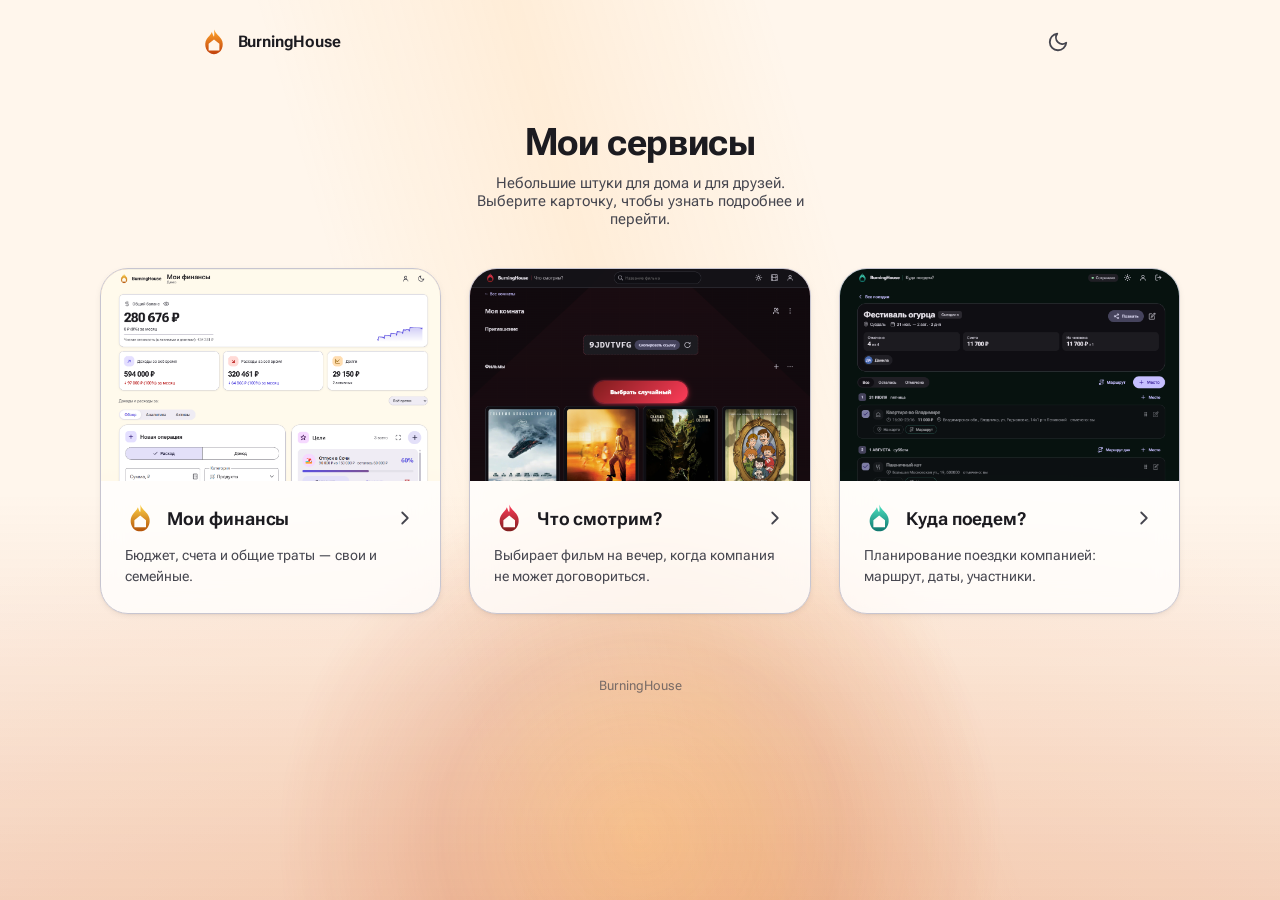
==== index.html @ 999cc6eb "Initial commit" ====
<!doctype html>
<html lang="ru">
<head>
<meta charset="utf-8">
<meta name="viewport" content="width=device-width,initial-scale=1,viewport-fit=cover">
<meta name="color-scheme" content="light dark">
<title>BurningHouse — сервисы</title>
<meta name="description" content="Мои финансы, «Что смотрим?» и «Куда поедем?» — сервисы BurningHouse в одном месте.">
<link rel="icon" href="assets/favicon.svg" type="image/svg+xml">
<link rel="preconnect" href="https://fonts.googleapis.com">
<link href="https://fonts.googleapis.com/css2?family=Roboto+Flex:opsz,wght@8..144,400;8..144,500;8..144,600;8..144,700&display=swap" rel="stylesheet">
<link rel="stylesheet" href="assets/brand.css">
<link rel="stylesheet" href="assets/styles.css">
</head>
<body>

<!-- Горящий дом за интерфейсом. Вариант «Очаг»: страница для неспешного
     просмотра, а не редиректа — искры и свечение идут постоянно, см.
     Design/motion.md. -->
<div class="bh-backdrop bh-backdrop--page" aria-hidden="true">
  <div class="bh-layer"><div class="bh-glow"></div></div>
  <div class="bh-layer"><div class="bh-sweep"></div></div>
  <div class="bh-layer"><div class="bh-haze"></div></div>
  <div class="bh-layer bh-sparks" data-bh-sparks="10"></div>
</div>

<div class="topbar">
  <a class="bh-lockup" href="/">
    <svg class="bh-mark" viewBox="0 0 24 24" role="img" aria-label="BurningHouse">
      <defs>
        <linearGradient id="bhFlameHome" x1="0" y1="1" x2="0" y2="0">
          <stop offset="0" stop-color="var(--flame-base, #c2410c)"/>
          <stop offset="1" stop-color="var(--flame-tip, #ffa62b)"/>
        </linearGradient>
      </defs>
      <path class="bh-flame" fill="url(#bhFlameHome)" fill-rule="evenodd"
            d="M12 1.2C13.6 5 16.4 6.6 18.2 9.4C21.4 14.4 18.6 22.4 12 22.4C5.4 22.4 2.6 14.4 5.8 9.4C7.2 7.2 9.2 6 10.2 3.4C10.9 5.6 11.4 6.6 12 7.4C12.4 5.6 12.3 3.4 12 1.2ZM12 9.8 7.4 13.6V19.2H16.6V13.6Z"/>
    </svg>
    <span class="bh-name">BurningHouse</span>
  </a>
  <button class="icon-btn" id="themeBtn" type="button" title="Сменить тему" aria-label="Сменить тему"></button>
</div>

<header class="hero">
  <h1>Мои сервисы</h1>
  <p>Небольшие штуки для дома и для друзей. Выберите карточку, чтобы узнать
    подробнее и перейти.</p>
</header>

<main class="grid" id="cards" aria-label="Сервисы"></main>

<p class="foot">BurningHouse</p>

<!-- Модалка с подробностями сервиса — одна на все карточки, содержимое
     подставляет app.js. -->
<div class="scrim" id="svcScrim">
  <div class="dialog" role="dialog" aria-modal="true" aria-labelledby="svcTitle">
    <div class="dlg-media" id="svcMedia"></div>
    <div class="dlg-body">
      <div class="thumbs" id="svcThumbs"></div>
      <div class="row">
        <span id="svcMarkWrap"></span>
        <h3 id="svcTitle"></h3>
      </div>
      <p class="desc" id="svcDesc"></p>
      <div class="actions">
        <button class="btn outlined" id="svcClose" type="button">Закрыть</button>
        <a class="btn filled" id="svcGo" href="#" target="_blank" rel="noopener">Перейти</a>
      </div>
    </div>
  </div>
</div>

<script src="assets/brand.js"></script>
<script src="assets/app.js"></script>
</body>
</html>
---- assets/brand.css ----
/* Копия Shared/brand.css — не редактировать здесь.
   Правки вносят в Shared/ и раскладывают: node Shared/sync.mjs */
/* ═══════════════════════════════════════════════════════════════════════
   Фирменный слой BurningHouse: знак, локап, горящий фон.
   Канонический файл — этот. Сервисы копируют его к себе в assets/ и
   переопределяют только четыре-шесть переменных (см. блок ниже).

   Решения и причины — в BurningHouse/Design/. Коротко о главном:
   • анимируем только transform/opacity — эти слои уходят на видеокарту;
   • размытие даём радиальным градиентом, а не filter: blur() — блюр во
     весь экран самая дорогая вещь, какую можно повесить на фон;
   • prefers-reduced-motion не «желательно»: движущийся фон при
     вестибулярных нарушениях вызывает тошноту.
   ═══════════════════════════════════════════════════════════════════════ */

/* ── Токены сервиса. По умолчанию — дерево/янтарь (вход). ──
   Свой сервис задаёт эти же переменные у себя ПОСЛЕ подключения brand.css.
   Цвет не выбирается на глаз: он берётся от вещества, которое так горит,
   — таблица свободных в Design/services.md. */
:root{
  --flame-base:#c2410c;   /* основание — уголь, общее для семьи */
  --flame-tip:#ffa62b;    /* вершина — она и различает сервисы */
  --night-1:#0e0b16;      /* края тёмной сцены */
  --night-2:#1f1330;      /* у горизонта, где горит дом */
  --dawn-1:#fff6ec;       /* светлая тема — рассвет, а не осветлённая ночь */
  --dawn-2:#ffe4cb;
}

/* ═══ ФОН ═══
   position:fixed, поэтому одинаково работает и как фон страницы (вход),
   и внутри полноэкранной модалки (окно входа в «Финансах»): когда
   родитель скрыт, скрыт и фон. */
.bh-backdrop{
  position:fixed; inset:0; z-index:0;
  overflow:hidden; pointer-events:none;
  --sky-1:var(--dawn-1); --sky-2:var(--dawn-2);
  background:radial-gradient(125% 100% at 50% 112%, var(--sky-2) 0%, var(--sky-1) 62%);
}
/* Тему берём из тех же сигналов, что и хост: у «Финансов» data-theme стоит
   всегда, у входа его может не быть — тогда решает системная настройка. */
@media (prefers-color-scheme: dark){
  :root:not([data-theme="light"]) .bh-backdrop{ --sky-1:var(--night-1); --sky-2:var(--night-2); }
}
:root[data-theme="dark"]  .bh-backdrop{ --sky-1:var(--night-1); --sky-2:var(--night-2); }
:root[data-theme="light"] .bh-backdrop{ --sky-1:var(--dawn-1);  --sky-2:var(--dawn-2); }

/* Фон под ВСЮ страницу приложения, а не только под окно входа.
   z-index:-1 здесь обязателен: с нулевым позиционированный слой красится
   поверх непозиционированных блоков и накрыл бы собой весь интерфейс.
   Хост при этом обязан отдать фон наружу — иначе слой окажется под
   непрозрачной заливкой body и его просто не будет видно:

     html{ background:var(--ваш-фон) }
     body{ background:transparent }                                        */
.bh-backdrop--page{ z-index:-1; }

/* Приглушённый вариант — для страниц с плотным интерфейсом, где фон должен
   только подсвечивать поля вокруг панелей, а не спорить с содержимым.
   Приглушать приходится ОТДЕЛЬНЫМ набором кадров, а не статичной opacity:
   свойство, которое анимируется, значением из правила не перебить — анимация
   всегда важнее. На этом легко обжечься и потом искать, почему «не применилось». */
.bh-backdrop--quiet .bh-glow{ animation-name:bh-breathe-quiet }
@keyframes bh-breathe-quiet{
  from{ transform:translateX(-50%) scale(1);    opacity:.24 }
  to  { transform:translateX(-50%) scale(1.07); opacity:.32 }
}
.bh-backdrop--quiet .bh-haze{ opacity:.55 }

.bh-layer{ position:absolute; inset:0; }

/* Свечение очага снизу по центру — оттуда, где горит дом. */
.bh-glow{
  position:absolute; left:50%; bottom:-34%;
  width:min(92%, 46rem); aspect-ratio:1; transform:translateX(-50%);
  border-radius:50%; opacity:.55;
  background:radial-gradient(circle,
    color-mix(in srgb, var(--flame-tip) 46%, transparent) 0%,
    color-mix(in srgb, var(--flame-base) 28%, transparent) 38%,
    transparent 70%);
  will-change:transform, opacity;
  animation:bh-breathe 11s ease-in-out infinite alternate;
}
@keyframes bh-breathe{
  from{ transform:translateX(-50%) scale(1);    opacity:.5 }
  to  { transform:translateX(-50%) scale(1.09); opacity:.62 }
}

/* Медленный проход света по комнате — вариант «Угли» из Design/motion.md.
   Выбран для страниц входа: при активной SSO-сессии страница показывается
   на долю секунды, и эффектный разгон читался бы как тормоз. */
.bh-sweep{
  position:absolute; inset:-30% -60%;
  background:linear-gradient(74deg, transparent 42%,
    color-mix(in srgb, var(--flame-tip) 10%, transparent) 50%, transparent 58%);
  will-change:transform;
  animation:bh-sweep 16s ease-in-out infinite;
}
@keyframes bh-sweep{
  0%,100%{ transform:translateX(-22%) }
  50%    { transform:translateX(22%) }
}

/* Дымка над очагом — прячет нижнюю границу свечения. */
.bh-haze{
  position:absolute; left:-20%; right:-20%; bottom:0; height:58%;
  background:linear-gradient(to top,
    color-mix(in srgb, var(--flame-base) 18%, transparent), transparent 78%);
}

/* ═══ ИСКРЫ ═══
   Узлы расставляет brand.js: у каждой свои длительность, задержка и снос.
   Одинаковые искры сразу читаются как размноженная копипаста. */
.bh-spark{
  position:absolute; bottom:-2%;
  width:3px; height:3px; border-radius:50%;
  background:var(--flame-tip);
  box-shadow:0 0 6px 1px color-mix(in srgb, var(--flame-tip) 65%, transparent);
  opacity:0; will-change:transform, opacity;
  animation:bh-rise var(--bh-dur, 12s) linear var(--bh-delay, 0s) infinite;
}
@keyframes bh-rise{
  0%  { transform:translate3d(0,0,0) scale(.6); opacity:0 }
  12% { opacity:.8 }
  70% { opacity:.45 }
  100%{ transform:translate3d(var(--bh-drift, 2rem), -60vh, 0) scale(.25); opacity:0 }
}

/* Повадка искр — единственное, чем сервису позволено выделиться помимо цвета.
   Подключается классом на контейнере искр. */
.bh-sparks--settle .bh-spark{ animation-name:bh-settle }   /* финансы: копятся */
@keyframes bh-settle{
  0%  { transform:translate3d(0,0,0) scale(.5); opacity:0 }
  15% { opacity:.9 }
  60% { transform:translate3d(var(--bh-drift,1rem), -34vh, 0) scale(1); opacity:.85 }
  100%{ transform:translate3d(var(--bh-drift,1rem), -26vh, 0) scale(.7); opacity:0 }
}
.bh-sparks--motes .bh-spark{ animation-name:bh-motes; animation-timing-function:ease-in-out }
@keyframes bh-motes{                                        /* фильмы: пыль в луче */
  0%  { transform:translate3d(0,-70vh,0) scale(.5); opacity:0 }
  20% { opacity:.7 }
  100%{ transform:translate3d(var(--bh-drift,4rem), -8vh, 0) scale(.4); opacity:0 }
}
.bh-sparks--wind .bh-spark{ animation-name:bh-wind }        /* поездки: сносит ветром */
@keyframes bh-wind{
  0%  { transform:translate3d(0,0,0) scale(.6); opacity:0 }
  14% { opacity:.85 }
  100%{ transform:translate3d(calc(var(--bh-drift,1rem) * 6), -30vh, 0) scale(.3); opacity:0 }
}
/* админка: вспыхивают дискретно и строго вертикально — телеметрия, а не огонь */
.bh-sparks--pulse .bh-spark{ animation-name:bh-pulse; animation-timing-function:steps(1,end) }
@keyframes bh-pulse{
  0%  { transform:translate3d(0,0,0) scale(.7); opacity:0 }
  8%  { opacity:.9 }
  50% { opacity:.25 }
  58% { opacity:.9 }
  92% { opacity:.9 }
  100%{ transform:translate3d(0,-60vh,0) scale(.7); opacity:0 }
}

/* ═══ ЗНАК ═══
   Градиент объявляется ВНУТРИ каждого <svg>: вынесенный наружу не увидит
   переменные сервиса и знак уедет в чёрный. Подробности — Design/mark.md. */
.bh-mark{ display:block; flex:none; }
.bh-mark .bh-flame{
  transform-origin:50% 100%;
  animation:bh-flick 4.2s ease-in-out infinite;
}
@keyframes bh-flick{
  0%,100%{ transform:scaleY(1)    scaleX(1);    opacity:1 }
  32%    { transform:scaleY(.94)  scaleX(1.03); opacity:.93 }
  58%    { transform:scaleY(1.04) scaleX(.98);  opacity:1 }
}

/* ═══ ЛОКАП: знак, бренд, сервис ═══
   Бренд — постоянная величина, сервис — переменная; вес это и показывает. */
.bh-lockup{
  display:inline-flex; align-items:center; gap:.6rem;
  text-decoration:none; color:inherit; font-size:1rem; line-height:1;
}
.bh-lockup .bh-mark{ width:1.75em; height:1.75em; }
.bh-name{ font-weight:650; letter-spacing:-.01em; }
/* Единственное место, где цвет сервиса попадает в текстовую строку. */
.bh-sep{
  width:1px; height:1.15em; flex:none; border-radius:1px;
  background:color-mix(in srgb, var(--flame-tip) 45%, transparent);
}
.bh-service{ font-weight:400; opacity:.72; }

/* Узкий экран: бренд уходит, остаются знак и название сервиса — на своей
   странице человек и так знает, где он, а место дороже. */
@media (max-width:30rem){
  .bh-name, .bh-sep{ display:none }
}

/* ═══ ПЕРЕДАЧА НА СТРАНИЦУ ВХОДА ═══
   Уход на auth-домен — это обычная навигация между разными сайтами, и резкая
   подмена читается рывком. Кросс-доменные view transitions браузер не даёт
   (разные origin), поэтому склеиваем вручную: здесь карточка уходит, там
   появляется. Фон остаётся на месте и в обеих точках выглядит одинаково —
   именно он и создаёт ощущение, что это одна страница, а не две.

   Класс вешает сервис перед auth.login(); длительность обязана совпадать с
   задержкой навигации в его коде.

   Класс продублирован в селекторе намеренно: у карточки сервиса обычно уже
   есть своя анимация появления, и её правило идёт в файле позже. При равной
   специфичности побеждает последнее — уход бы молча не сработал. Удвоение
   класса поднимает специфичность, не прибегая к !important. */
.bh-leaving.bh-leaving{
  animation:bh-leave .22s cubic-bezier(.4,0,1,1) both;
  pointer-events:none;
}
@keyframes bh-leave{
  to{ opacity:0; transform:translateY(-6px) scale(.985) }
}

/* Прибытие: карточка входа собирается из того же движения, в котором ушла
   предыдущая. Вешается на саму карточку на auth-домене. */
.bh-arriving{
  animation:bh-arrive .34s cubic-bezier(.16,.84,.44,1) both;
}
@keyframes bh-arrive{
  from{ opacity:0; transform:translateY(10px) scale(.985) }
}

/* ═══ ДОСТУПНОСТЬ ═══
   Замирает в осмысленном виде, а не в пустоте: искры остаются видимыми,
   свечение — в среднем положении. */
@media (prefers-reduced-motion: reduce){
  .bh-glow, .bh-sweep, .bh-spark, .bh-mark .bh-flame,
  .bh-leaving, .bh-arriving{
    animation-duration:.01ms !important;
    animation-iteration-count:1 !important;
  }
  .bh-spark{ opacity:.45 }
  /* Уходящая карточка не должна остаться невидимой, если анимацию отключили
     до того, как случилась навигация. */
  .bh-leaving{ opacity:1 }
}
---- assets/styles.css ----
/* Оформление главной. Токены — те же, что в «Моих финансах» (Material 3,
   violet seed): это интерфейсный слой, общий для всех сервисов, см.
   BurningHouse/Design/palette.md. Пламя не переопределяем — дерево/янтарь
   из brand.css подходит: это точка входа в дом целиком, а не в сервис. */

:root{
  --md-sys-color-primary:#5b4fe0;
  --md-sys-color-on-primary:#ffffff;
  --md-sys-color-primary-container:#e4dfff;
  --md-sys-color-on-primary-container:#180265;
  --md-sys-color-secondary-container:#e3e0f9;
  --md-sys-color-on-secondary-container:#1a1836;
  --md-sys-color-error:#ba1a1a;
  --md-sys-color-surface:#fbf8ff;
  --md-sys-color-on-surface:#1c1b20;
  --md-sys-color-on-surface-variant:#46464f;
  --md-sys-color-surface-container-lowest:#ffffff;
  --md-sys-color-surface-container-low:#f5f2fa;
  --md-sys-color-surface-container:#efecf4;
  --md-sys-color-surface-container-high:#e9e6ee;
  --md-sys-color-outline:#777680;
  --md-sys-color-outline-variant:#c7c5d0;

  --r-s:8px; --r-m:12px; --r-l:16px; --r-xl:28px; --r-full:9999px;
  --md-font:"Roboto Flex","Segoe UI",system-ui,Roboto,sans-serif;
  --ease-std:cubic-bezier(0.2,0,0,1);
  --ease-emph-dec:cubic-bezier(0.05,0.7,0.1,1);
  --e1:0 1px 2px rgba(0,0,0,.05),0 2px 6px rgba(0,0,0,.06);
  --e2:0 2px 6px rgba(0,0,0,.07),0 8px 20px rgba(0,0,0,.08);

  --dark-primary:#c6bfff; --dark-on-primary:#2e1591;
  --dark-primary-container:#4335a8; --dark-on-primary-container:#e4dfff;
  --dark-secondary-container:#45435c; --dark-on-secondary-container:#e3e0f9;
  --dark-error:#ffb4ab;
  --dark-surface:#141318; --dark-on-surface:#e5e1e9; --dark-on-surface-variant:#c8c5d0;
  --dark-surface-container-lowest:#0f0e13; --dark-surface-container-low:#1c1b20;
  --dark-surface-container:#201f25; --dark-surface-container-high:#2b2930;
  --dark-outline:#918f9a; --dark-outline-variant:#46464f;
  --dark-e2:0 2px 6px rgba(0,0,0,.3),0 8px 20px rgba(0,0,0,.35);
}

@media (prefers-color-scheme:dark){
  :root:not([data-theme="light"]){
    --md-sys-color-primary:var(--dark-primary); --md-sys-color-on-primary:var(--dark-on-primary);
    --md-sys-color-primary-container:var(--dark-primary-container); --md-sys-color-on-primary-container:var(--dark-on-primary-container);
    --md-sys-color-secondary-container:var(--dark-secondary-container); --md-sys-color-on-secondary-container:var(--dark-on-secondary-container);
    --md-sys-color-error:var(--dark-error);
    --md-sys-color-surface:var(--dark-surface); --md-sys-color-on-surface:var(--dark-on-surface); --md-sys-color-on-surface-variant:var(--dark-on-surface-variant);
    --md-sys-color-surface-container-lowest:var(--dark-surface-container-lowest); --md-sys-color-surface-container-low:var(--dark-surface-container-low);
    --md-sys-color-surface-container:var(--dark-surface-container); --md-sys-color-surface-container-high:var(--dark-surface-container-high);
    --md-sys-color-outline:var(--dark-outline); --md-sys-color-outline-variant:var(--dark-outline-variant);
    --e2:var(--dark-e2);
  }
}
:root[data-theme="dark"]{
  --md-sys-color-primary:var(--dark-primary); --md-sys-color-on-primary:var(--dark-on-primary);
  --md-sys-color-primary-container:var(--dark-primary-container); --md-sys-color-on-primary-container:var(--dark-on-primary-container);
  --md-sys-color-secondary-container:var(--dark-secondary-container); --md-sys-color-on-secondary-container:var(--dark-on-secondary-container);
  --md-sys-color-error:var(--dark-error);
  --md-sys-color-surface:var(--dark-surface); --md-sys-color-on-surface:var(--dark-on-surface); --md-sys-color-on-surface-variant:var(--dark-on-surface-variant);
  --md-sys-color-surface-container-lowest:var(--dark-surface-container-lowest); --md-sys-color-surface-container-low:var(--dark-surface-container-low);
  --md-sys-color-surface-container:var(--dark-surface-container); --md-sys-color-surface-container-high:var(--dark-surface-container-high);
  --md-sys-color-outline:var(--dark-outline); --md-sys-color-outline-variant:var(--dark-outline-variant);
  --e2:var(--dark-e2);
}

*{box-sizing:border-box;margin:0;padding:0}
html,body{min-height:100%}
body.scroll-lock{overflow:hidden}
/* Фон отдан наверх, на html: .bh-backdrop лежит на z-index:-1 и под
   непрозрачной заливкой body его было бы просто не видно. */
html{background:var(--md-sys-color-surface)}
body{
  font-family:var(--md-font);
  color:var(--md-sys-color-on-surface);
  background:transparent;
  -webkit-font-smoothing:antialiased;
  min-height:100vh;
}

/* ===================== ШАПКА ===================== */
.topbar{
  position:relative;z-index:1;
  display:flex;align-items:center;justify-content:space-between;
  max-width:920px;margin:0 auto;padding:20px 20px 0;
}

.icon-btn{
  width:44px;height:44px;border-radius:var(--r-full);
  border:0;background:transparent;color:var(--md-sys-color-on-surface-variant);
  cursor:pointer;display:grid;place-items:center;overflow:hidden;position:relative;flex:none;
}
.icon-btn::after{content:"";position:absolute;inset:0;background:currentColor;opacity:0;transition:opacity .2s}
.icon-btn:hover::after{opacity:.08}
.icon-btn:active::after{opacity:.12}
.icon{width:22px;height:22px;fill:none;stroke:currentColor;stroke-width:2;stroke-linecap:round;stroke-linejoin:round;flex:none}

/* ===================== ГЕРОЙ ===================== */
.hero{
  position:relative;z-index:1;
  max-width:920px;margin:0 auto;padding:56px 20px 40px;text-align:center;
}
.hero h1{font-size:clamp(28px,4vw,38px);font-weight:650;letter-spacing:-.01em}
.hero p{margin-top:10px;font-size:15px;color:var(--md-sys-color-on-surface-variant);max-width:44ch;margin-inline:auto}

/* ===================== КАРТОЧКИ СЕРВИСОВ ===================== */
.grid{
  position:relative;z-index:1;
  max-width:1120px;margin:0 auto;padding:0 20px 64px;
  display:grid;grid-template-columns:repeat(auto-fit,minmax(320px,1fr));gap:28px;
}

.svc-card{
  all:unset;box-sizing:border-box;cursor:pointer;
  display:flex;flex-direction:column;
  border-radius:var(--r-xl);overflow:hidden;
  background:color-mix(in srgb,var(--md-sys-color-surface-container-lowest) 78%,transparent);
  backdrop-filter:blur(14px) saturate(1.1);
  border:1px solid var(--md-sys-color-outline-variant);
  box-shadow:var(--e1);
  transition:transform .22s var(--ease-emph-dec),box-shadow .22s var(--ease-emph-dec),border-color .22s;
}
.svc-card:hover{transform:translateY(-5px);box-shadow:var(--e2);border-color:color-mix(in srgb,var(--svc-tip,var(--md-sys-color-outline)) 45%,var(--md-sys-color-outline-variant))}
.svc-card:focus-visible{outline:2px solid var(--md-sys-color-primary);outline-offset:3px}
.svc-card:active{transform:translateY(-2px)}

/* Превью-картинка сервиса. Фон под ней — уже градиент цвета сервиса (см.
   .svc-media-fallback), так что даже долгая загрузка не даёт пустого прямоугольника. */
.svc-media{
  position:relative;aspect-ratio:16/10;overflow:hidden;flex:none;
  background:var(--md-sys-color-surface-container-high);
}
.svc-media-fallback{
  position:absolute;inset:0;display:grid;place-items:center;
  background:linear-gradient(160deg,
    color-mix(in srgb,var(--svc-base) 38%,var(--md-sys-color-surface-container-high)) 0%,
    color-mix(in srgb,var(--svc-tip) 22%,var(--md-sys-color-surface-container-high)) 100%);
}
.svc-media-fallback .bh-mark{width:3em;height:3em;opacity:.85}
.svc-media img{
  position:absolute;inset:0;width:100%;height:100%;
  object-fit:cover;object-position:top center;display:block;
}

.svc-body{display:flex;flex-direction:column;gap:12px;padding:22px 24px 26px}
.svc-card .row{display:flex;align-items:center;gap:12px}
.svc-card .bh-mark{width:1.9em;height:1.9em;flex:none}
.svc-card h2{font-size:18px;font-weight:650;letter-spacing:-.005em;flex:1}
.svc-card .arrow{color:var(--md-sys-color-on-surface-variant);flex:none;transition:transform .22s var(--ease-emph-dec)}
.svc-card:hover .arrow{transform:translateX(3px)}
.svc-card .teaser{font-size:14px;line-height:1.5;color:var(--md-sys-color-on-surface-variant)}

/* ===================== МОДАЛКА ===================== */
.scrim{position:fixed;inset:0;background:rgba(0,0,0,.4);display:none;place-items:center;z-index:60;padding:16px;overflow-y:auto}
.scrim.show{display:grid;animation:fade .15s}
.dialog{
  background:var(--md-sys-color-surface-container-high);
  border-radius:var(--r-xl);width:100%;max-width:480px;overflow:hidden;
  animation:pop .25s var(--ease-emph-dec);
  margin:auto;
}
.dialog .dlg-media{position:relative;aspect-ratio:16/10;background:var(--md-sys-color-surface-container-high)}
.dialog .dlg-media .svc-media{position:absolute;inset:0;aspect-ratio:auto}
.dialog .dlg-body{padding:22px 26px 26px}

.thumbs{display:flex;gap:8px;margin-bottom:16px}
.svc-thumb{
  all:unset;box-sizing:border-box;cursor:pointer;flex:1;
  aspect-ratio:16/10;border-radius:var(--r-s);overflow:hidden;
  border:2px solid transparent;opacity:.6;transition:opacity .15s,border-color .15s;
}
.svc-thumb img{width:100%;height:100%;object-fit:cover;object-position:top center;display:block}
.svc-thumb:hover{opacity:.9}
.svc-thumb.active{opacity:1;border-color:var(--md-sys-color-primary)}

.dialog .row{display:flex;align-items:center;gap:12px;margin-bottom:14px}
.dialog .bh-mark{width:2.2em;height:2.2em;flex:none}
.dialog h3{font-size:21px;font-weight:650;letter-spacing:-.005em}
.dialog .desc{font-size:14.5px;line-height:1.55;color:var(--md-sys-color-on-surface-variant)}
.dialog .actions{display:flex;gap:8px;justify-content:flex-end;margin-top:24px}

@keyframes fade{from{opacity:0}to{opacity:1}}
@keyframes pop{from{opacity:0;transform:scale(.92)}to{opacity:1;transform:none}}

/* ---- buttons ---- */
.btn{
  position:relative;display:inline-flex;align-items:center;justify-content:center;gap:8px;
  height:44px;padding:0 22px;border:0;border-radius:var(--r-full);
  font-family:inherit;font-size:14.5px;font-weight:600;cursor:pointer;overflow:hidden;
  background:transparent;color:var(--md-sys-color-primary);text-decoration:none;
}
.btn::after{content:"";position:absolute;inset:0;background:currentColor;opacity:0;transition:opacity .2s}
.btn:hover::after{opacity:.08}
.btn:active::after{opacity:.12}
.btn.filled{background:var(--md-sys-color-primary);color:var(--md-sys-color-on-primary)}
.btn.outlined{border:1px solid var(--md-sys-color-outline)}

/* ===================== ФУТЕР ===================== */
.foot{
  position:relative;z-index:1;text-align:center;
  padding:0 20px 32px;font-size:12.5px;color:var(--md-sys-color-on-surface-variant);opacity:.7;
}

@media (max-width:30rem){
  .hero{padding-top:44px}
}
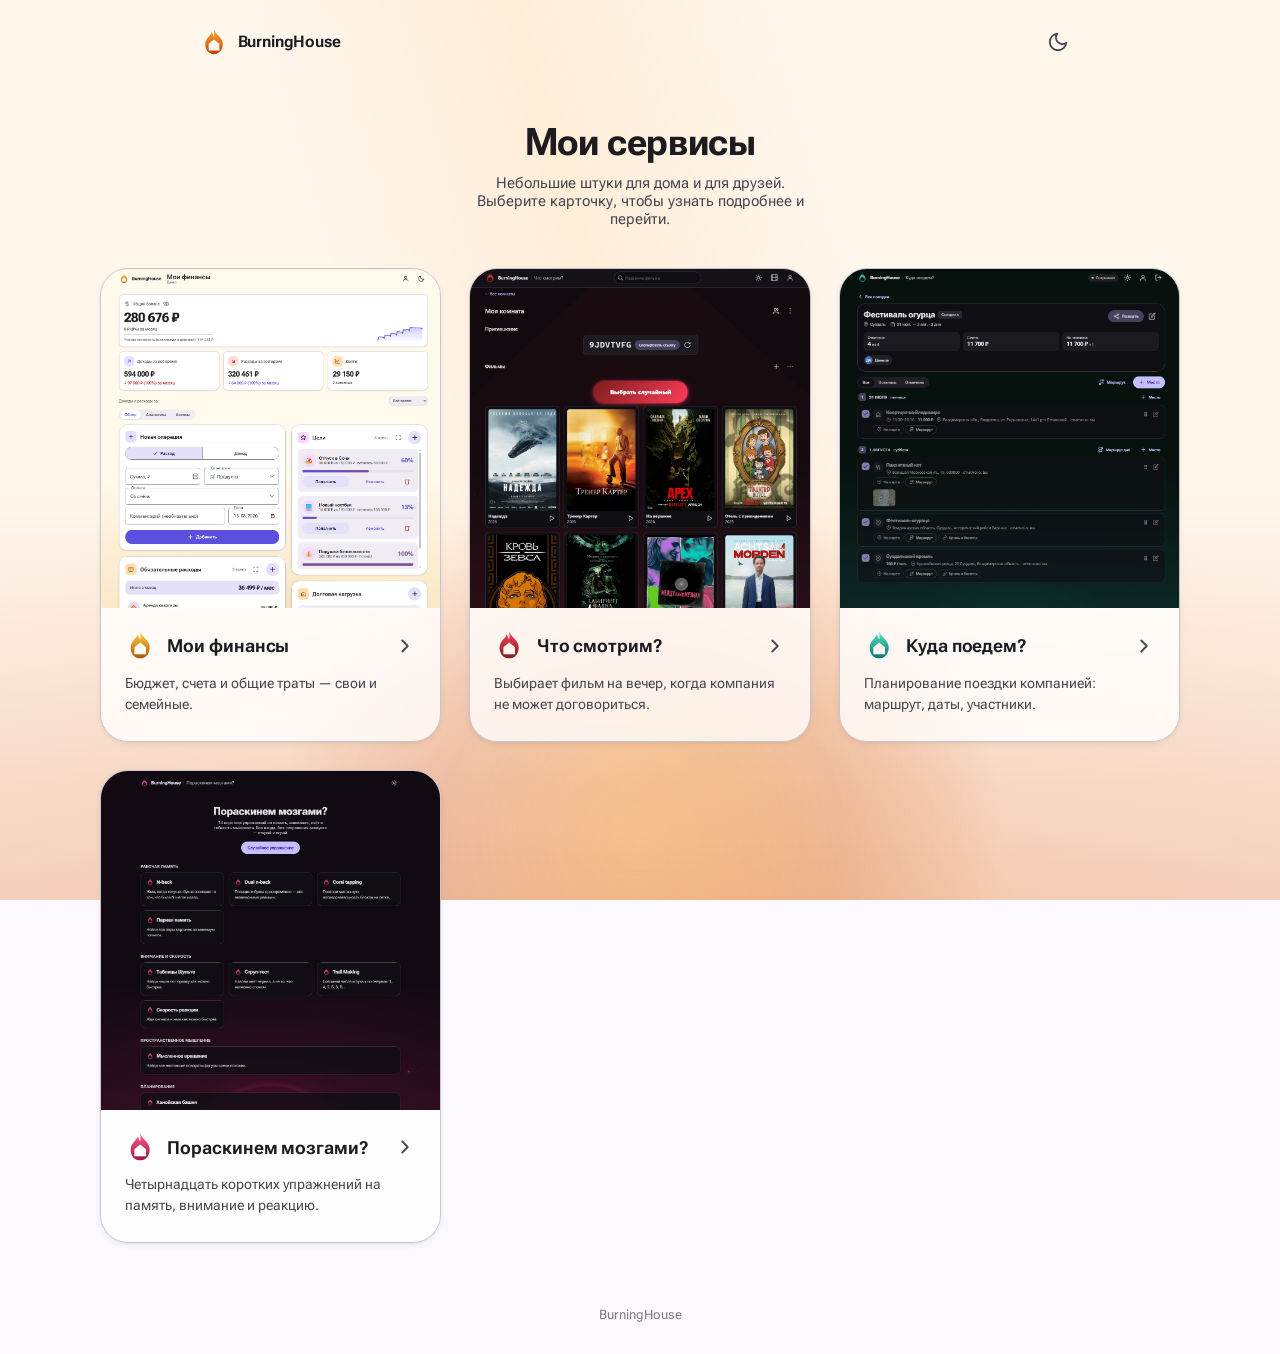
==== commit c0f62887: "Add favicons, OG/Twitter meta, and theme-color Add PNG favicons (32, 180, 512), apple-touch-icon and" ====
--- a/index.html
+++ b/index.html
@@ -4,9 +4,34 @@
 <meta charset="utf-8">
 <meta name="viewport" content="width=device-width,initial-scale=1,viewport-fit=cover">
 <meta name="color-scheme" content="light dark">
+<meta name="theme-color" content="#150e22">
 <title>BurningHouse — сервисы</title>
-<meta name="description" content="Мои финансы, «Что смотрим?» и «Куда поедем?» — сервисы BurningHouse в одном месте.">
+<meta name="description" content="Мои финансы, «Что смотрим?», «Куда поедем?» и «Пораскинем мозгами?» — сервисы BurningHouse в одном месте.">
+<link rel="canonical" href="https://burninghouse.ru/">
+
+<!-- Векторный фавикон — основной, PNG рядом для тех, кто SVG не берёт
+     (в частности, поисковики для иконки в выдаче обычно хотят растр). -->
 <link rel="icon" href="assets/favicon.svg" type="image/svg+xml">
+<link rel="icon" href="assets/favicon-32.png" type="image/png" sizes="32x32">
+<link rel="icon" href="assets/favicon-512.png" type="image/png" sizes="512x512">
+<link rel="apple-touch-icon" href="assets/apple-touch-icon.png" sizes="180x180">
+
+<!-- Open Graph / Twitter — без этого ссылка в поиске и при пересылке в
+     мессенджеры разворачивается голым текстом, без знака и превью. -->
+<meta property="og:type" content="website">
+<meta property="og:locale" content="ru_RU">
+<meta property="og:url" content="https://burninghouse.ru/">
+<meta property="og:site_name" content="BurningHouse">
+<meta property="og:title" content="BurningHouse — сервисы">
+<meta property="og:description" content="Мои финансы, «Что смотрим?», «Куда поедем?» и «Пораскинем мозгами?» — сервисы BurningHouse в одном месте.">
+<meta property="og:image" content="https://burninghouse.ru/assets/og-image.png">
+<meta property="og:image:width" content="1200">
+<meta property="og:image:height" content="630">
+<meta name="twitter:card" content="summary_large_image">
+<meta name="twitter:title" content="BurningHouse — сервисы">
+<meta name="twitter:description" content="Мои финансы, «Что смотрим?», «Куда поедем?» и «Пораскинем мозгами?» — сервисы BurningHouse в одном месте.">
+<meta name="twitter:image" content="https://burninghouse.ru/assets/og-image.png">
+
 <link rel="preconnect" href="https://fonts.googleapis.com">
 <link href="https://fonts.googleapis.com/css2?family=Roboto+Flex:opsz,wght@8..144,400;8..144,500;8..144,600;8..144,700&display=swap" rel="stylesheet">
 <link rel="stylesheet" href="assets/brand.css">
--- a/assets/brand.css
+++ b/assets/brand.css
@@ -156,6 +156,42 @@
   92% { opacity:.9 }
   100%{ transform:translate3d(0,-60vh,0) scale(.7); opacity:0 }
 }
+/* тренажёр: доходят до своего места один раз и дальше не летят — только
+   разряжаются на месте частыми вспышками, как нейрон, а не огонь. Кольцо на
+   ::after — это и есть импульс синапса, расходящийся от тела клетки и
+   гаснущий; больше ни у одной повадки кольца нет, только рост/снос точки. */
+.bh-sparks--flicker .bh-spark{ animation-name:bh-flicker; animation-timing-function:linear }
+@keyframes bh-flicker{
+  0%  { transform:translate3d(0,0,0) scale(.5); opacity:0 }
+  5%  { transform:translate3d(var(--bh-drift,.5rem),-20vh,0) scale(.85); opacity:.15 }
+  8%  { opacity:.95 }
+  11% { opacity:.15 }
+  40% { opacity:.15 }
+  43% { opacity:.9 }
+  46% { opacity:.15 }
+  70% { opacity:.15 }
+  73% { opacity:.85 }
+  76% { opacity:.15 }
+  95% { transform:translate3d(var(--bh-drift,.5rem),-20vh,0) scale(.85); opacity:.15 }
+  100%{ transform:translate3d(var(--bh-drift,.5rem),-22vh,0) scale(.3); opacity:0 }
+}
+.bh-sparks--flicker .bh-spark::after{
+  content:""; position:absolute; inset:-6px; border-radius:50%;
+  border:1px solid var(--flame-tip);
+  opacity:0; animation:bh-flicker-ring var(--bh-dur,12s) linear var(--bh-delay,0s) infinite;
+}
+@keyframes bh-flicker-ring{
+  0%,7%  { transform:scale(.6); opacity:0 }
+  9%     { transform:scale(1.3); opacity:.55 }
+  14%    { transform:scale(2.3); opacity:0 }
+  42%    { transform:scale(.6); opacity:0 }
+  44%    { transform:scale(1.3); opacity:.5 }
+  49%    { transform:scale(2.3); opacity:0 }
+  72%    { transform:scale(.6); opacity:0 }
+  74%    { transform:scale(1.3); opacity:.55 }
+  79%    { transform:scale(2.3); opacity:0 }
+  100%   { transform:scale(.6); opacity:0 }
+}
 
 /* ═══ ЗНАК ═══
    Градиент объявляется ВНУТРИ каждого <svg>: вынесенный наружу не увидит
@@ -227,12 +263,15 @@
    Замирает в осмысленном виде, а не в пустоте: искры остаются видимыми,
    свечение — в среднем положении. */
 @media (prefers-reduced-motion: reduce){
-  .bh-glow, .bh-sweep, .bh-spark, .bh-mark .bh-flame,
+  .bh-glow, .bh-sweep, .bh-spark, .bh-spark::after, .bh-mark .bh-flame,
   .bh-leaving, .bh-arriving{
     animation-duration:.01ms !important;
     animation-iteration-count:1 !important;
   }
   .bh-spark{ opacity:.45 }
+  /* Кольцо импульса — эффект самого движения, замирает невидимым, а не
+     точкой-бубликом на месте. */
+  .bh-spark::after{ opacity:0 !important; }
   /* Уходящая карточка не должна остаться невидимой, если анимацию отключили
      до того, как случилась навигация. */
   .bh-leaving{ opacity:1 }
--- a/assets/styles.css
+++ b/assets/styles.css
@@ -125,9 +125,12 @@
 .svc-card:active{transform:translateY(-2px)}
 
 /* Превью-картинка сервиса. Фон под ней — уже градиент цвета сервиса (см.
-   .svc-media-fallback), так что даже долгая загрузка не даёт пустого прямоугольника. */
+   .svc-media-fallback), так что даже долгая загрузка не даёт пустого прямоугольника.
+   Соотношение сторон — почти квадрат: сами скриншоты дашбордов близки к 1:1
+   (обычная страница, не широкий десктопный скролл), а в широкий 16:10 их
+   приходилось обрезать чуть ли не наполовину. */
 .svc-media{
-  position:relative;aspect-ratio:16/10;overflow:hidden;flex:none;
+  position:relative;aspect-ratio:1/1;overflow:hidden;flex:none;
   background:var(--md-sys-color-surface-container-high);
 }
 .svc-media-fallback{
@@ -155,18 +158,30 @@
 .scrim.show{display:grid;animation:fade .15s}
 .dialog{
   background:var(--md-sys-color-surface-container-high);
-  border-radius:var(--r-xl);width:100%;max-width:480px;overflow:hidden;
+  border-radius:var(--r-xl);width:100%;max-width:520px;overflow:hidden;
   animation:pop .25s var(--ease-emph-dec);
   margin:auto;
 }
-.dialog .dlg-media{position:relative;aspect-ratio:16/10;background:var(--md-sys-color-surface-container-high)}
-.dialog .dlg-media .svc-media{position:absolute;inset:0;aspect-ratio:auto}
+/* Здесь картинку не обрезаем — это «подробности», человек пришёл её
+   разглядеть. Показываем целиком в её собственных пропорциях, только
+   ограничиваем высоту, чтобы диалог не улетал за экран. */
+.dialog .dlg-media{
+  position:relative;background:var(--md-sys-color-surface-container-highest,var(--md-sys-color-surface-container-high));
+  display:flex;align-items:center;justify-content:center;max-height:56vh;overflow:hidden;
+}
+.dialog .dlg-media .svc-media{position:static;aspect-ratio:auto;width:100%;display:flex;align-items:center;justify-content:center}
+.dialog .dlg-media .svc-media img{
+  position:relative;z-index:1;
+  max-width:100%;max-height:56vh;width:auto;height:auto;
+  object-fit:contain;display:block;
+}
+.dialog .dlg-media .svc-media-fallback{position:absolute;inset:0}
 .dialog .dlg-body{padding:22px 26px 26px}
 
 .thumbs{display:flex;gap:8px;margin-bottom:16px}
 .svc-thumb{
   all:unset;box-sizing:border-box;cursor:pointer;flex:1;
-  aspect-ratio:16/10;border-radius:var(--r-s);overflow:hidden;
+  aspect-ratio:1/1;border-radius:var(--r-s);overflow:hidden;
   border:2px solid transparent;opacity:.6;transition:opacity .15s,border-color .15s;
 }
 .svc-thumb img{width:100%;height:100%;object-fit:cover;object-position:top center;display:block}
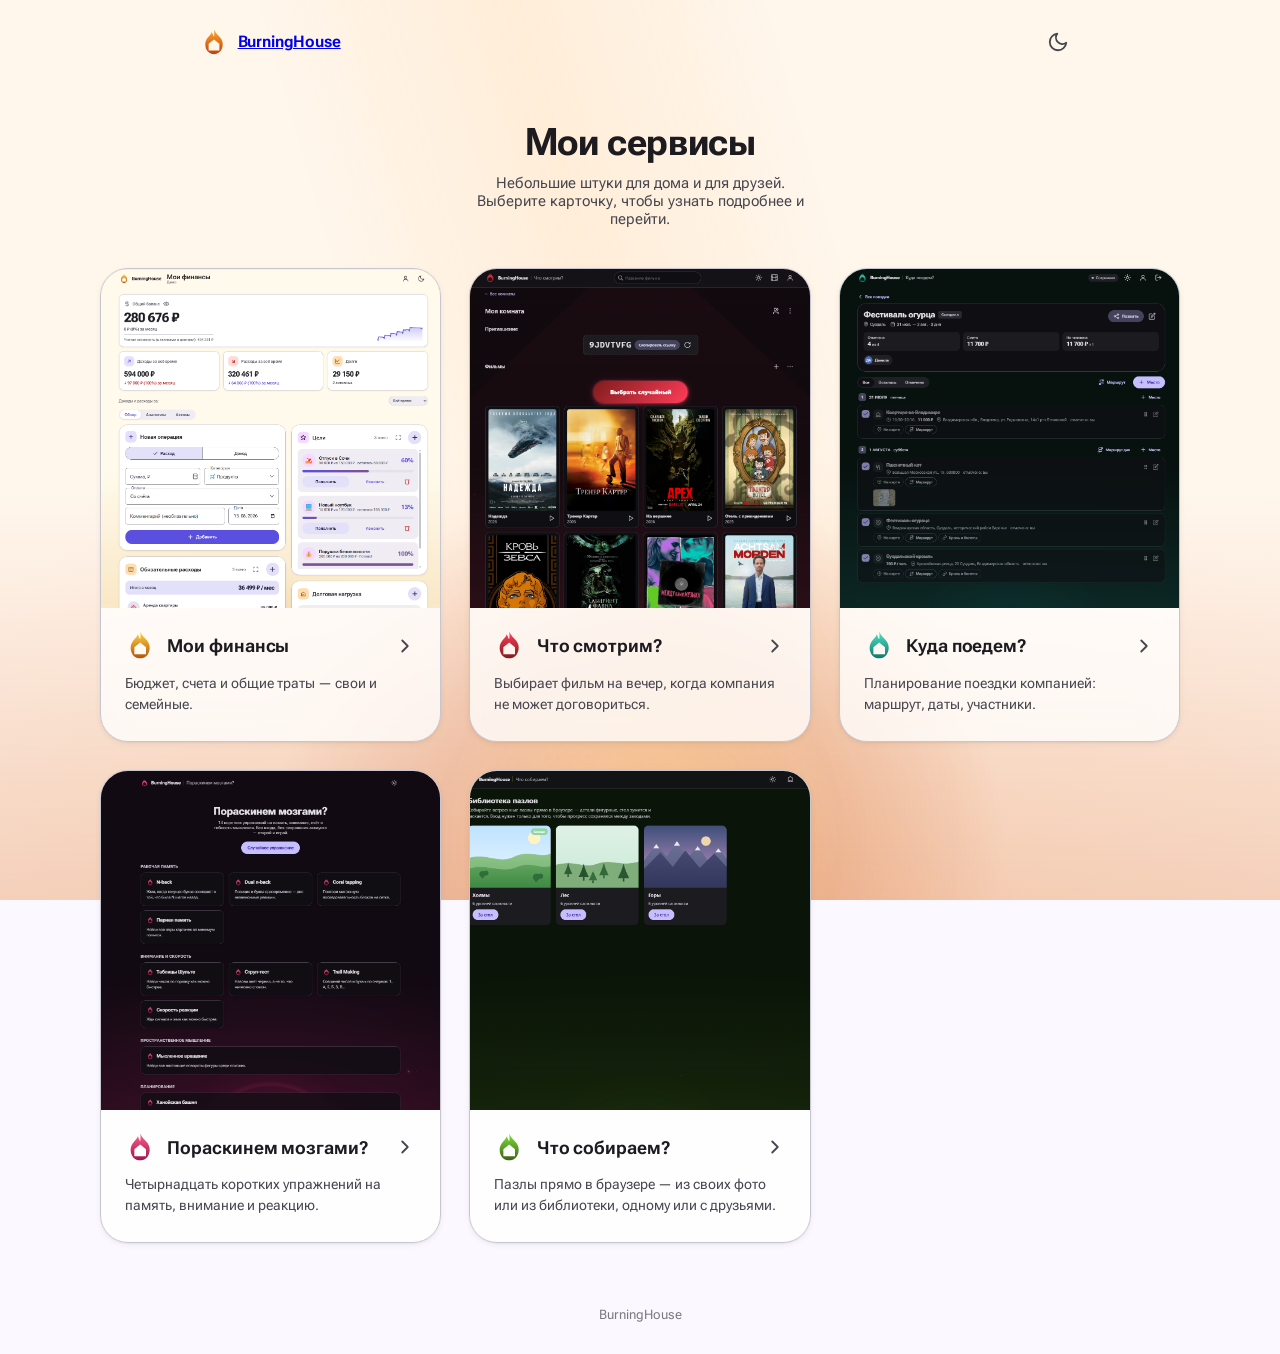
==== commit bc533d74: "Add puzzle service, assets and SEO files Introduce the new "puzzle" service: add service entry in as" ====
--- a/index.html
+++ b/index.html
@@ -6,7 +6,7 @@
 <meta name="color-scheme" content="light dark">
 <meta name="theme-color" content="#150e22">
 <title>BurningHouse — сервисы</title>
-<meta name="description" content="Мои финансы, «Что смотрим?», «Куда поедем?» и «Пораскинем мозгами?» — сервисы BurningHouse в одном месте.">
+<meta name="description" content="Мои финансы, «Что смотрим?», «Куда поедем?», «Пораскинем мозгами?» и «Что собираем?» — сервисы BurningHouse в одном месте.">
 <link rel="canonical" href="https://burninghouse.ru/">
 
 <!-- Векторный фавикон — основной, PNG рядом для тех, кто SVG не берёт
@@ -23,13 +23,13 @@
 <meta property="og:url" content="https://burninghouse.ru/">
 <meta property="og:site_name" content="BurningHouse">
 <meta property="og:title" content="BurningHouse — сервисы">
-<meta property="og:description" content="Мои финансы, «Что смотрим?», «Куда поедем?» и «Пораскинем мозгами?» — сервисы BurningHouse в одном месте.">
+<meta property="og:description" content="Мои финансы, «Что смотрим?», «Куда поедем?», «Пораскинем мозгами?» и «Что собираем?» — сервисы BurningHouse в одном месте.">
 <meta property="og:image" content="https://burninghouse.ru/assets/og-image.png">
 <meta property="og:image:width" content="1200">
 <meta property="og:image:height" content="630">
 <meta name="twitter:card" content="summary_large_image">
 <meta name="twitter:title" content="BurningHouse — сервисы">
-<meta name="twitter:description" content="Мои финансы, «Что смотрим?», «Куда поедем?» и «Пораскинем мозгами?» — сервисы BurningHouse в одном месте.">
+<meta name="twitter:description" content="Мои финансы, «Что смотрим?», «Куда поедем?», «Пораскинем мозгами?» и «Что собираем?» — сервисы BurningHouse в одном месте.">
 <meta name="twitter:image" content="https://burninghouse.ru/assets/og-image.png">
 
 <link rel="preconnect" href="https://fonts.googleapis.com">
--- a/assets/brand.css
+++ b/assets/brand.css
@@ -192,6 +192,34 @@
   79%    { transform:scale(2.3); opacity:0 }
   100%   { transform:scale(.6); opacity:0 }
 }
+/* пазлы: искра блуждает вбок, как будто ищет своё место, затем резко
+   «щёлкает» на позицию (overshoot-масштаб + вспышка) и дальше идёт ровно
+   вверх, уже без блужданий — деталь нашла пару и присоединилась к общей
+   картинке. Кольцо на ::after квадратное, не круглое, как у остальных
+   поводок, — единственный явный намёк на форму детали пазла в самом фоне. */
+.bh-sparks--interlock .bh-spark{
+  animation-name:bh-interlock;
+  animation-timing-function:cubic-bezier(.34,1.56,.64,1);
+}
+@keyframes bh-interlock{
+  0%  { transform:translate3d(0,0,0) scale(.5); opacity:0 }
+  10% { opacity:.75 }
+  45% { transform:translate3d(var(--bh-drift,1.5rem), -22vh, 0) scale(.55); opacity:.6 }
+  52% { transform:translate3d(var(--bh-drift,1.5rem), -25vh, 0) scale(1.15); opacity:1 }
+  58% { transform:translate3d(var(--bh-drift,1.5rem), -27vh, 0) scale(.85); opacity:.9 }
+  100%{ transform:translate3d(var(--bh-drift,1.5rem), -60vh, 0) scale(.6); opacity:0 }
+}
+.bh-sparks--interlock .bh-spark::after{
+  content:""; position:absolute; inset:-5px; border-radius:2px;
+  border:1px solid var(--flame-tip);
+  opacity:0; animation:bh-interlock-click var(--bh-dur,12s) linear var(--bh-delay,0s) infinite;
+}
+@keyframes bh-interlock-click{
+  0%,48%{ transform:scale(.4) rotate(0deg); opacity:0 }
+  52%   { transform:scale(1) rotate(6deg); opacity:.7 }
+  60%   { transform:scale(1.6) rotate(6deg); opacity:0 }
+  100%  { opacity:0 }
+}
 
 /* ═══ ЗНАК ═══
    Градиент объявляется ВНУТРИ каждого <svg>: вынесенный наружу не увидит
@@ -208,10 +236,21 @@
 }
 
 /* ═══ ЛОКАП: знак, бренд, сервис ═══
-   Бренд — постоянная величина, сервис — переменная; вес это и показывает. */
+   Бренд — постоянная величина, сервис — переменная; вес это и показывает.
+
+   Внутри — два независимых <a>, не один: у знака+бренда и у названия сервиса
+   разные адреса. Знак и «BurningHouse» — это каталог всех сервисов, клик
+   уводит на burninghouse.ru. Название сервиса — это сервис, на котором
+   стоишь, клик по нему возвращает на его собственную домашнюю. Раньше был
+   один <a> на весь локап, и каталог из сервиса было не открыть, не потеряв
+   то, что было на экране. */
 .bh-lockup{
   display:inline-flex; align-items:center; gap:.6rem;
-  text-decoration:none; color:inherit; font-size:1rem; line-height:1;
+  font-size:1rem; line-height:1;
+}
+.bh-lockup-home, .bh-lockup-service{
+  display:inline-flex; align-items:center; gap:.6rem;
+  text-decoration:none; color:inherit;
 }
 .bh-lockup .bh-mark{ width:1.75em; height:1.75em; }
 .bh-name{ font-weight:650; letter-spacing:-.01em; }
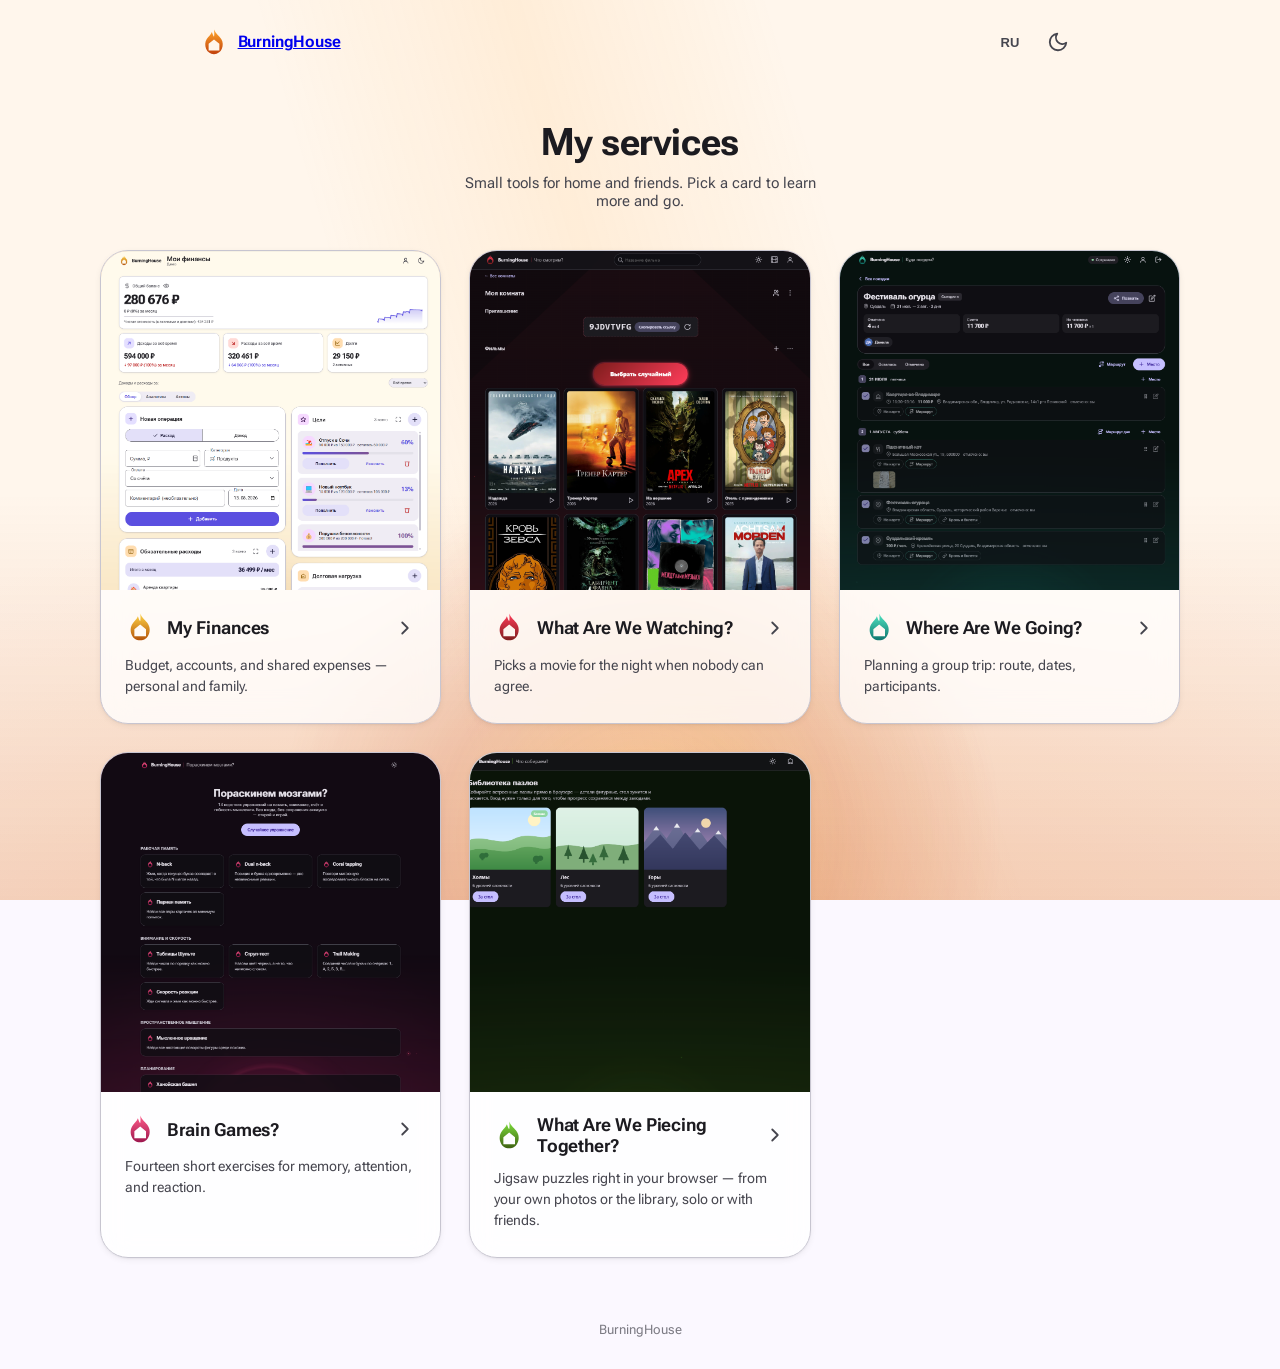
==== commit 46adf92e: "Add Russian/English switch for services Adds automatic language detection with a saved user preferen" ====
--- a/index.html
+++ b/index.html
@@ -2,11 +2,12 @@
 <html lang="ru">
 <head>
 <meta charset="utf-8">
+<meta name="google-adsense-account" content="ca-pub-4773346307451359">
 <meta name="viewport" content="width=device-width,initial-scale=1,viewport-fit=cover">
 <meta name="color-scheme" content="light dark">
 <meta name="theme-color" content="#150e22">
-<title>BurningHouse — сервисы</title>
-<meta name="description" content="Мои финансы, «Что смотрим?», «Куда поедем?», «Пораскинем мозгами?» и «Что собираем?» — сервисы BurningHouse в одном месте.">
+<title id="pageTitle">BurningHouse — сервисы</title>
+<meta id="metaDescription" name="description" content="Мои финансы, «Что смотрим?», «Куда поедем?», «Пораскинем мозгами?» и «Что собираем?» — сервисы BurningHouse в одном месте.">
 <link rel="canonical" href="https://burninghouse.ru/">
 
 <!-- Векторный фавикон — основной, PNG рядом для тех, кто SVG не берёт
@@ -19,17 +20,17 @@
 <!-- Open Graph / Twitter — без этого ссылка в поиске и при пересылке в
      мессенджеры разворачивается голым текстом, без знака и превью. -->
 <meta property="og:type" content="website">
-<meta property="og:locale" content="ru_RU">
+<meta id="ogLocale" property="og:locale" content="ru_RU">
 <meta property="og:url" content="https://burninghouse.ru/">
 <meta property="og:site_name" content="BurningHouse">
-<meta property="og:title" content="BurningHouse — сервисы">
-<meta property="og:description" content="Мои финансы, «Что смотрим?», «Куда поедем?», «Пораскинем мозгами?» и «Что собираем?» — сервисы BurningHouse в одном месте.">
+<meta id="ogTitle" property="og:title" content="BurningHouse — сервисы">
+<meta id="ogDescription" property="og:description" content="Мои финансы, «Что смотрим?», «Куда поедем?», «Пораскинем мозгами?» и «Что собираем?» — сервисы BurningHouse в одном месте.">
 <meta property="og:image" content="https://burninghouse.ru/assets/og-image.png">
 <meta property="og:image:width" content="1200">
 <meta property="og:image:height" content="630">
 <meta name="twitter:card" content="summary_large_image">
-<meta name="twitter:title" content="BurningHouse — сервисы">
-<meta name="twitter:description" content="Мои финансы, «Что смотрим?», «Куда поедем?», «Пораскинем мозгами?» и «Что собираем?» — сервисы BurningHouse в одном месте.">
+<meta id="twitterTitle" name="twitter:title" content="BurningHouse — сервисы">
+<meta id="twitterDescription" name="twitter:description" content="Мои финансы, «Что смотрим?», «Куда поедем?», «Пораскинем мозгами?» и «Что собираем?» — сервисы BurningHouse в одном месте.">
 <meta name="twitter:image" content="https://burninghouse.ru/assets/og-image.png">
 
 <link rel="preconnect" href="https://fonts.googleapis.com">
@@ -63,13 +64,16 @@
     </svg>
     <span class="bh-name">BurningHouse</span>
   </a>
-  <button class="icon-btn" id="themeBtn" type="button" title="Сменить тему" aria-label="Сменить тему"></button>
+  <div class="topbar-actions">
+    <button class="icon-btn icon-btn--text" id="langBtn" type="button"></button>
+    <button class="icon-btn" id="themeBtn" type="button" title="Сменить тему" aria-label="Сменить тему"></button>
+  </div>
 </div>
 
 <header class="hero">
-  <h1>Мои сервисы</h1>
-  <p>Небольшие штуки для дома и для друзей. Выберите карточку, чтобы узнать
-    подробнее и перейти.</p>
+  <h1 id="heroTitle">Мои сервисы</h1>
+  <p id="heroText">Небольшие штуки для дома и для друзей. Выберите карточку,
+    чтобы узнать подробнее и перейти.</p>
 </header>
 
 <main class="grid" id="cards" aria-label="Сервисы"></main>
--- a/assets/styles.css
+++ b/assets/styles.css
@@ -85,6 +85,8 @@
   max-width:920px;margin:0 auto;padding:20px 20px 0;
 }
 
+.topbar-actions{display:flex;align-items:center;gap:4px}
+
 .icon-btn{
   width:44px;height:44px;border-radius:var(--r-full);
   border:0;background:transparent;color:var(--md-sys-color-on-surface-variant);
@@ -94,6 +96,10 @@
 .icon-btn:hover::after{opacity:.08}
 .icon-btn:active::after{opacity:.12}
 .icon{width:22px;height:22px;fill:none;stroke:currentColor;stroke-width:2;stroke-linecap:round;stroke-linejoin:round;flex:none}
+/* Переключатель языка — тот же icon-btn, но с надписью «EN»/«RU» вместо
+   значка: своей иконки у языка нет, а буквы понятнее флага (у RU/EN нет
+   единого флага, который не читался бы как политическое заявление). */
+.icon-btn--text{font-size:13px;font-weight:650;letter-spacing:.01em}
 
 /* ===================== ГЕРОЙ ===================== */
 .hero{
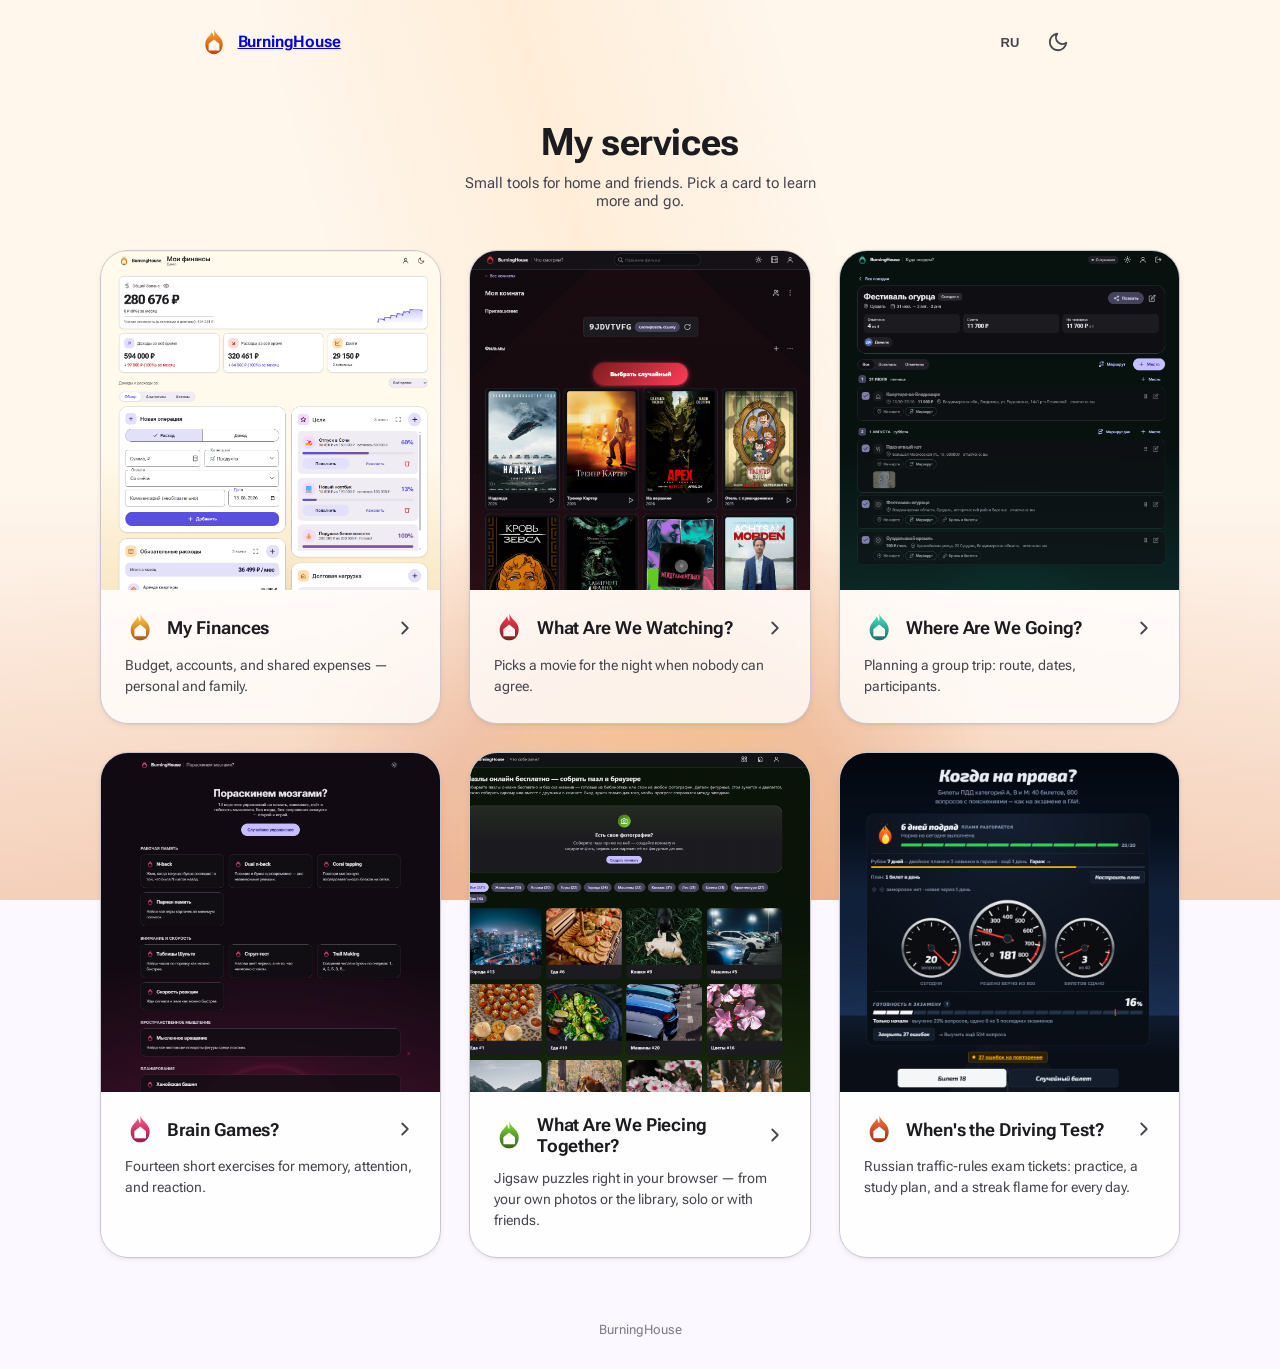
==== commit f343e4d5: "Add PDD service card and metadata This commit adds the new “Когда на права?” service to the main ser" ====
--- a/index.html
+++ b/index.html
@@ -7,7 +7,7 @@
 <meta name="color-scheme" content="light dark">
 <meta name="theme-color" content="#150e22">
 <title id="pageTitle">BurningHouse — сервисы</title>
-<meta id="metaDescription" name="description" content="Мои финансы, «Что смотрим?», «Куда поедем?», «Пораскинем мозгами?» и «Что собираем?» — сервисы BurningHouse в одном месте.">
+<meta id="metaDescription" name="description" content="Мои финансы, «Что смотрим?», «Куда поедем?», «Пораскинем мозгами?», «Что собираем?» и «Когда на права?» — сервисы BurningHouse в одном месте.">
 <link rel="canonical" href="https://burninghouse.ru/">
 
 <!-- Векторный фавикон — основной, PNG рядом для тех, кто SVG не берёт
@@ -24,13 +24,13 @@
 <meta property="og:url" content="https://burninghouse.ru/">
 <meta property="og:site_name" content="BurningHouse">
 <meta id="ogTitle" property="og:title" content="BurningHouse — сервисы">
-<meta id="ogDescription" property="og:description" content="Мои финансы, «Что смотрим?», «Куда поедем?», «Пораскинем мозгами?» и «Что собираем?» — сервисы BurningHouse в одном месте.">
+<meta id="ogDescription" property="og:description" content="Мои финансы, «Что смотрим?», «Куда поедем?», «Пораскинем мозгами?», «Что собираем?» и «Когда на права?» — сервисы BurningHouse в одном месте.">
 <meta property="og:image" content="https://burninghouse.ru/assets/og-image.png">
 <meta property="og:image:width" content="1200">
 <meta property="og:image:height" content="630">
 <meta name="twitter:card" content="summary_large_image">
 <meta id="twitterTitle" name="twitter:title" content="BurningHouse — сервисы">
-<meta id="twitterDescription" name="twitter:description" content="Мои финансы, «Что смотрим?», «Куда поедем?», «Пораскинем мозгами?» и «Что собираем?» — сервисы BurningHouse в одном месте.">
+<meta id="twitterDescription" name="twitter:description" content="Мои финансы, «Что смотрим?», «Куда поедем?», «Пораскинем мозгами?», «Что собираем?» и «Когда на права?» — сервисы BurningHouse в одном месте.">
 <meta name="twitter:image" content="https://burninghouse.ru/assets/og-image.png">
 
 <link rel="preconnect" href="https://fonts.googleapis.com">
